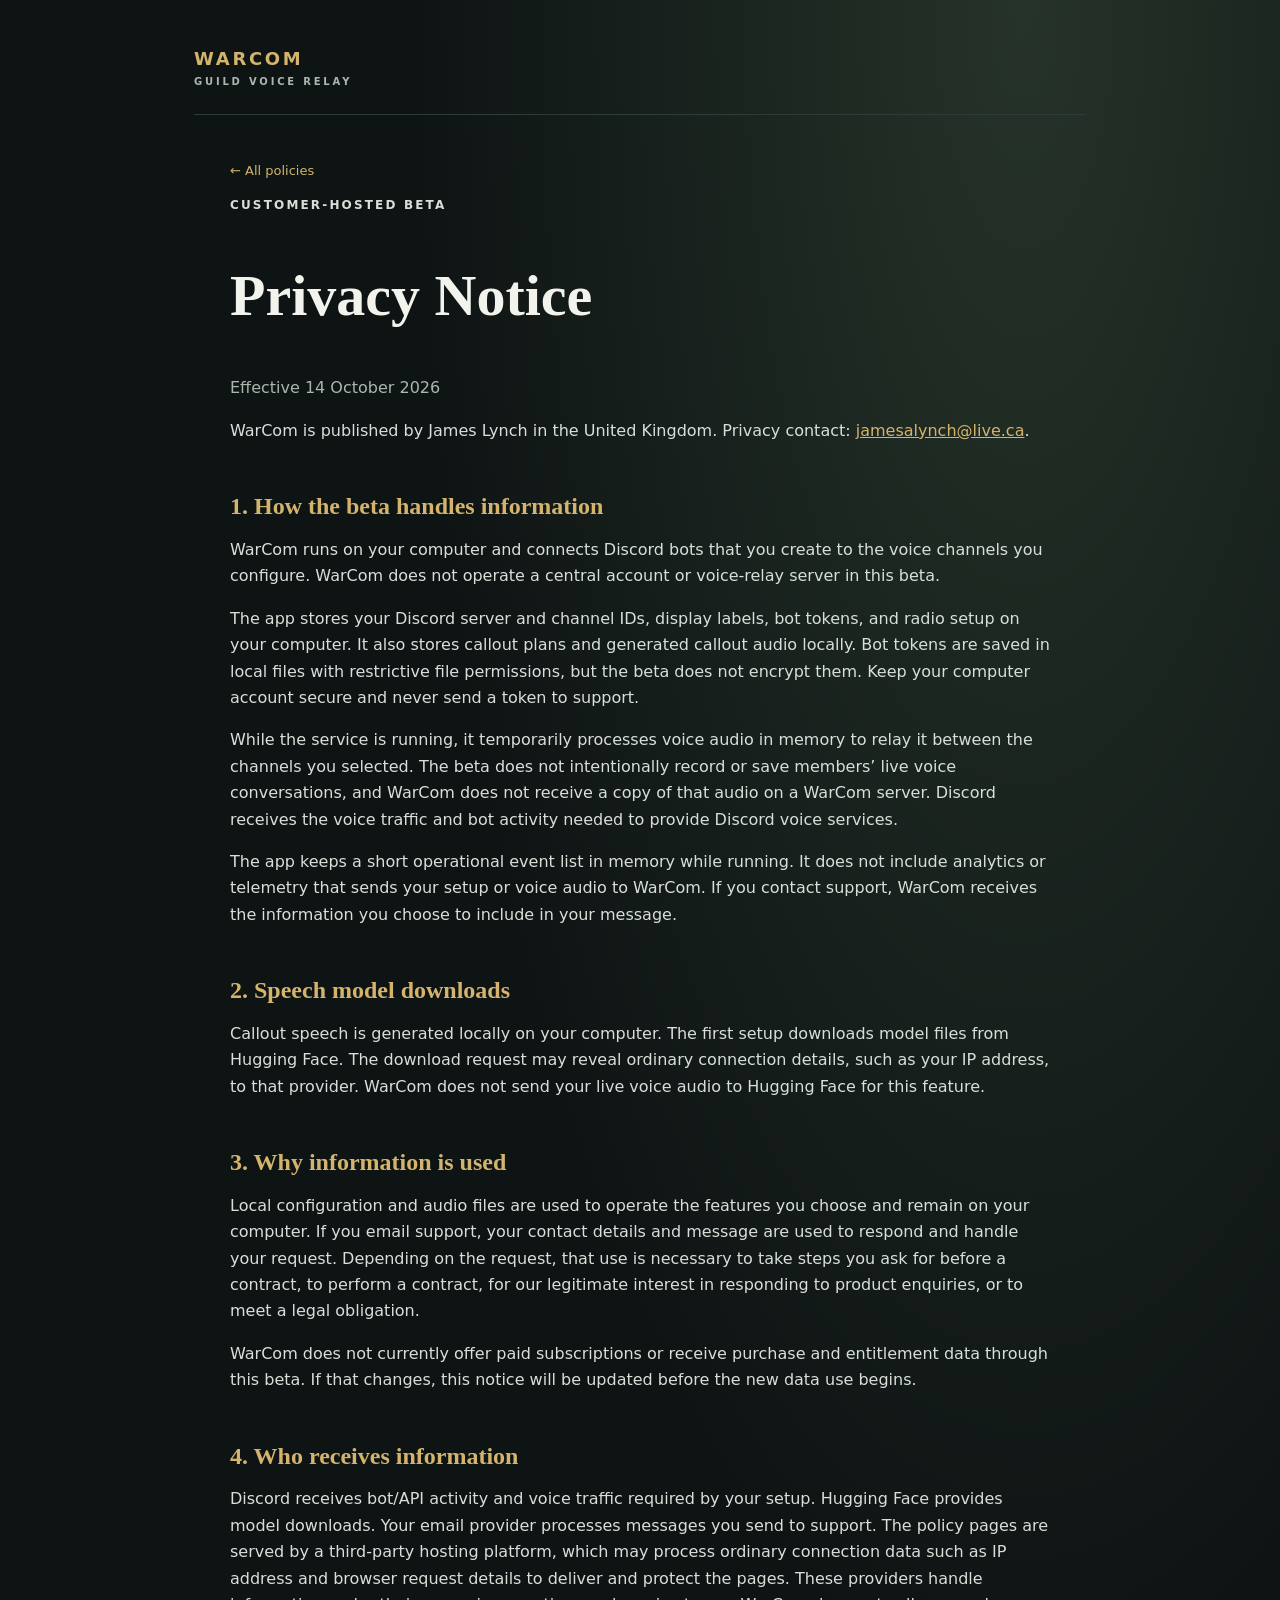
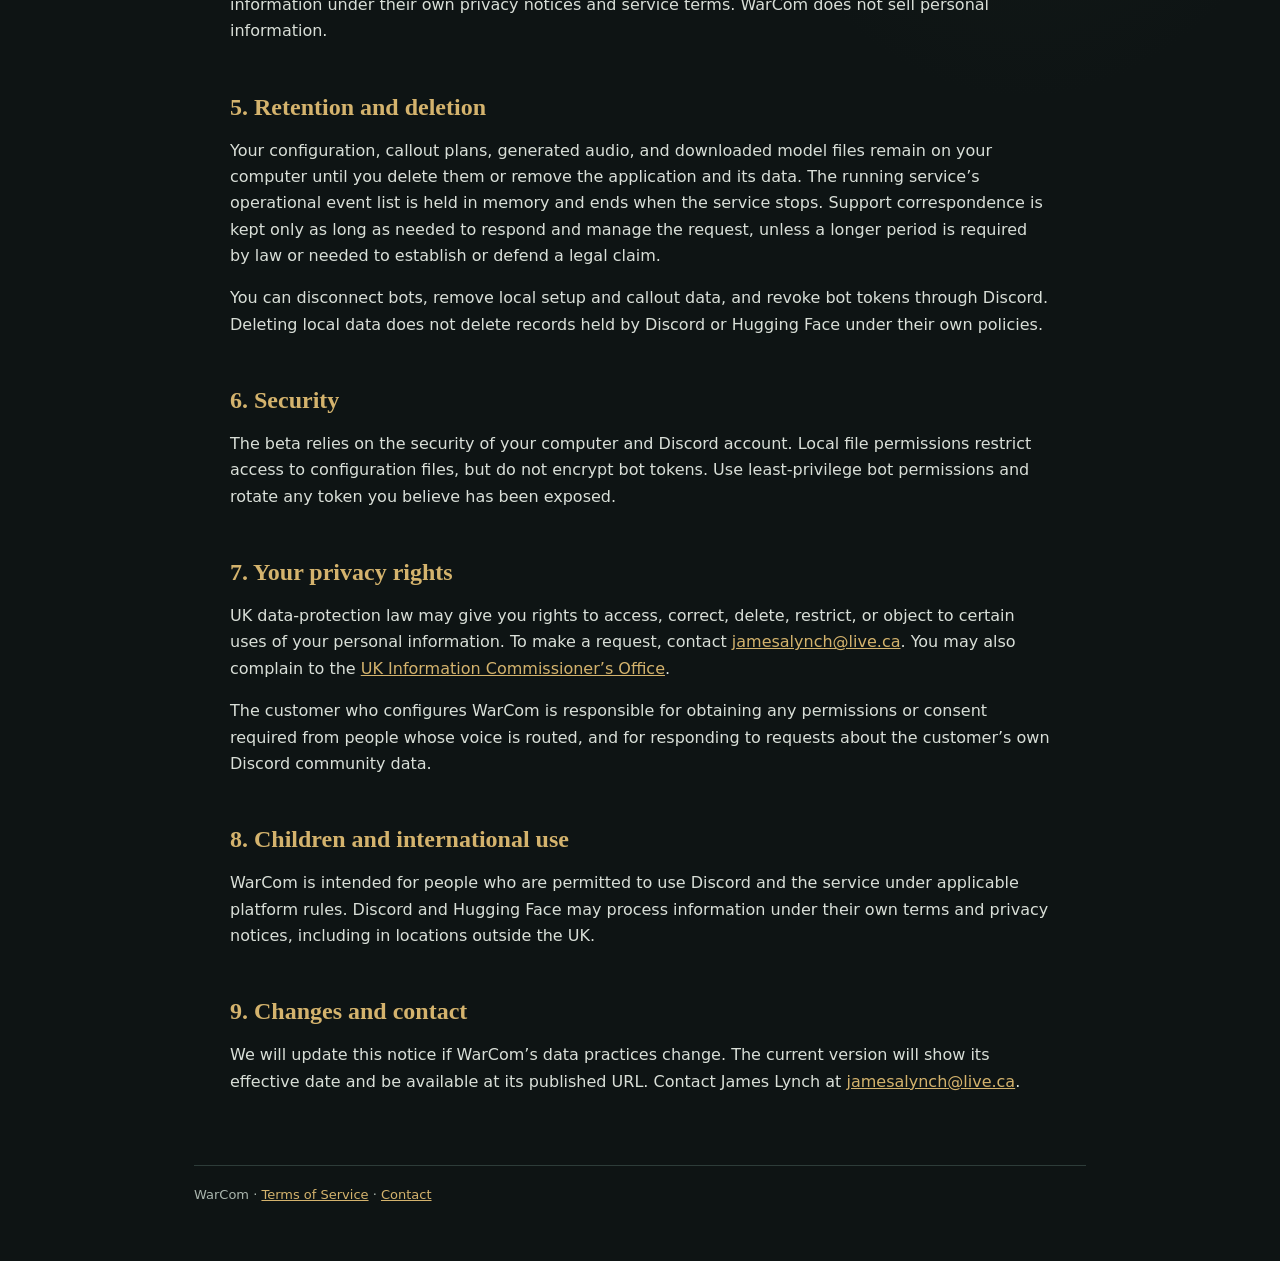
==== privacy.html @ 4b8bfd40 "Publish WarCom legal policies Initial publication of the Terms of Service and Privacy Notice." ====
<!doctype html>
<html lang="en-GB"><head><meta charset="utf-8"><meta name="viewport" content="width=device-width, initial-scale=1"><meta name="description" content="Privacy notice for the WarCom Guild Voice Relay customer-hosted beta."><title>Privacy Notice · WarCom</title><link rel="stylesheet" href="/style.css"></head>
<body><main class="shell"><header><a class="brand" href="/">WARCOM <span>GUILD VOICE RELAY</span></a></header><article class="policy"><a class="back" href="/">← All policies</a><p class="eyebrow">CUSTOMER-HOSTED BETA</p><h1>Privacy Notice</h1><p class="date">Effective 14 October 2026</p>
<p>WarCom is published by James Lynch in the United Kingdom. Privacy contact: <a href="mailto:jamesalynch@live.ca">jamesalynch@live.ca</a>.</p>
<h2>1. How the beta handles information</h2><p>WarCom runs on your computer and connects Discord bots that you create to the voice channels you configure. WarCom does not operate a central account or voice-relay server in this beta.</p><p>The app stores your Discord server and channel IDs, display labels, bot tokens, and radio setup on your computer. It also stores callout plans and generated callout audio locally. Bot tokens are saved in local files with restrictive file permissions, but the beta does not encrypt them. Keep your computer account secure and never send a token to support.</p><p>While the service is running, it temporarily processes voice audio in memory to relay it between the channels you selected. The beta does not intentionally record or save members’ live voice conversations, and WarCom does not receive a copy of that audio on a WarCom server. Discord receives the voice traffic and bot activity needed to provide Discord voice services.</p><p>The app keeps a short operational event list in memory while running. It does not include analytics or telemetry that sends your setup or voice audio to WarCom. If you contact support, WarCom receives the information you choose to include in your message.</p>
<h2>2. Speech model downloads</h2><p>Callout speech is generated locally on your computer. The first setup downloads model files from Hugging Face. The download request may reveal ordinary connection details, such as your IP address, to that provider. WarCom does not send your live voice audio to Hugging Face for this feature.</p>
<h2>3. Why information is used</h2><p>Local configuration and audio files are used to operate the features you choose and remain on your computer. If you email support, your contact details and message are used to respond and handle your request. Depending on the request, that use is necessary to take steps you ask for before a contract, to perform a contract, for our legitimate interest in responding to product enquiries, or to meet a legal obligation.</p><p>WarCom does not currently offer paid subscriptions or receive purchase and entitlement data through this beta. If that changes, this notice will be updated before the new data use begins.</p>
<h2>4. Who receives information</h2><p>Discord receives bot/API activity and voice traffic required by your setup. Hugging Face provides model downloads. Your email provider processes messages you send to support. The policy pages are served by a third-party hosting platform, which may process ordinary connection data such as IP address and browser request details to deliver and protect the pages. These providers handle information under their own privacy notices and service terms. WarCom does not sell personal information.</p>
<h2>5. Retention and deletion</h2><p>Your configuration, callout plans, generated audio, and downloaded model files remain on your computer until you delete them or remove the application and its data. The running service’s operational event list is held in memory and ends when the service stops. Support correspondence is kept only as long as needed to respond and manage the request, unless a longer period is required by law or needed to establish or defend a legal claim.</p><p>You can disconnect bots, remove local setup and callout data, and revoke bot tokens through Discord. Deleting local data does not delete records held by Discord or Hugging Face under their own policies.</p>
<h2>6. Security</h2><p>The beta relies on the security of your computer and Discord account. Local file permissions restrict access to configuration files, but do not encrypt bot tokens. Use least-privilege bot permissions and rotate any token you believe has been exposed.</p>
<h2>7. Your privacy rights</h2><p>UK data-protection law may give you rights to access, correct, delete, restrict, or object to certain uses of your personal information. To make a request, contact <a href="mailto:jamesalynch@live.ca">jamesalynch@live.ca</a>. You may also complain to the <a href="https://ico.org.uk/make-a-complaint/">UK Information Commissioner’s Office</a>.</p><p>The customer who configures WarCom is responsible for obtaining any permissions or consent required from people whose voice is routed, and for responding to requests about the customer’s own Discord community data.</p>
<h2>8. Children and international use</h2><p>WarCom is intended for people who are permitted to use Discord and the service under applicable platform rules. Discord and Hugging Face may process information under their own terms and privacy notices, including in locations outside the UK.</p>
<h2>9. Changes and contact</h2><p>We will update this notice if WarCom’s data practices change. The current version will show its effective date and be available at its published URL. Contact James Lynch at <a href="mailto:jamesalynch@live.ca">jamesalynch@live.ca</a>.</p>
</article><footer>WarCom · <a href="/terms.html">Terms of Service</a> · <a href="mailto:jamesalynch@live.ca">Contact</a></footer></main></body></html>
---- style.css ----
:root{color-scheme:dark;--bg:#0e1414;--panel:#151d1d;--line:#2d3c39;--gold:#d4b36d;--muted:#aab6ae;--text:#f2f3ec}*{box-sizing:border-box}body{margin:0;background:radial-gradient(ellipse at 80% 0%,#263329 0,transparent 42%),var(--bg);color:var(--text);font:16px/1.65 system-ui,-apple-system,BlinkMacSystemFont,"Segoe UI",sans-serif}.shell{max-width:940px;margin:auto;padding:32px 24px 56px}header{border-bottom:1px solid var(--line);padding:12px 0 24px}.brand{color:var(--gold);font-size:18px;font-weight:800;letter-spacing:.15em;text-decoration:none}.brand span{display:block;color:var(--muted);font-size:10px;letter-spacing:.28em}.intro{padding:64px 0 32px}.eyebrow{color:var(--gold);font-size:12px;font-weight:700;letter-spacing:.18em}.intro h1{margin:.1em 0;font-family:Georgia,serif;font-size:clamp(44px,8vw,72px);line-height:1.05}.intro p:last-child{max-width:640px;color:var(--muted)}.cards{display:grid;grid-template-columns:repeat(auto-fit,minmax(260px,1fr));gap:16px}.cards a{display:flex;flex-direction:column;gap:7px;padding:22px;background:linear-gradient(135deg,#1b2523,#141a1a);border:1px solid var(--line);border-top:2px solid var(--gold);border-radius:12px;color:var(--text);text-decoration:none}.cards a:hover{border-color:var(--gold)}.cards span,.cards small{color:var(--muted)}.cards strong{font-family:Georgia,serif;font-size:22px}.cards small{font-size:13px}footer{margin-top:70px;border-top:1px solid var(--line);padding-top:18px;color:var(--muted);font-size:13px}a{color:var(--gold)}.policy{max-width:820px;margin:42px auto 0}.policy h1{font:700 clamp(38px,7vw,58px)/1.1 Georgia,serif}.policy h2{margin:2em 0 .4em;color:var(--gold);font:600 24px/1.2 Georgia,serif}.policy p,.policy li{color:#d9dfd8}.policy .date{color:var(--muted)}.notice{padding:14px 16px;border-left:3px solid var(--gold);background:#1b2523}.back{font-size:13px;text-decoration:none}@media(max-width:600px){.shell{padding:20px 16px 36px}.intro{padding-top:42px}}
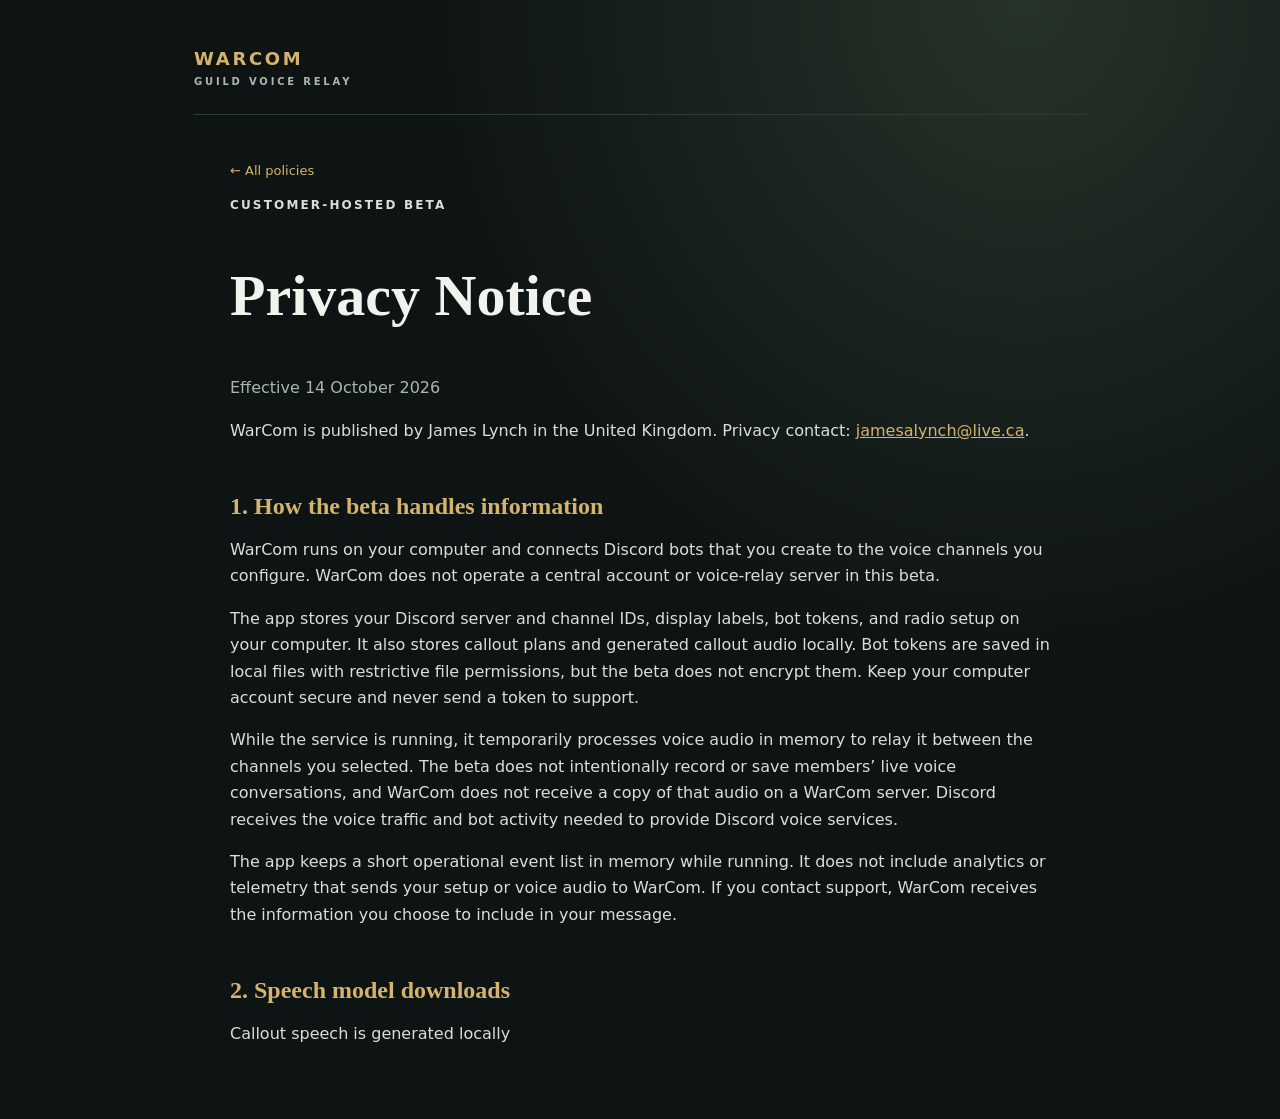
==== commit d77a905b: "Reduce privacy notice publisher prominence" ====
--- a/privacy.html
+++ b/privacy.html
@@ -1,14 +1 @@
-<!doctype html>
-<html lang="en-GB"><head><meta charset="utf-8"><meta name="viewport" content="width=device-width, initial-scale=1"><meta name="description" content="Privacy notice for the WarCom Guild Voice Relay customer-hosted beta."><title>Privacy Notice · WarCom</title><link rel="stylesheet" href="/style.css"></head>
-<body><main class="shell"><header><a class="brand" href="/">WARCOM <span>GUILD VOICE RELAY</span></a></header><article class="policy"><a class="back" href="/">← All policies</a><p class="eyebrow">CUSTOMER-HOSTED BETA</p><h1>Privacy Notice</h1><p class="date">Effective 14 October 2026</p>
-<p>WarCom is published by James Lynch in the United Kingdom. Privacy contact: <a href="mailto:jamesalynch@live.ca">jamesalynch@live.ca</a>.</p>
-<h2>1. How the beta handles information</h2><p>WarCom runs on your computer and connects Discord bots that you create to the voice channels you configure. WarCom does not operate a central account or voice-relay server in this beta.</p><p>The app stores your Discord server and channel IDs, display labels, bot tokens, and radio setup on your computer. It also stores callout plans and generated callout audio locally. Bot tokens are saved in local files with restrictive file permissions, but the beta does not encrypt them. Keep your computer account secure and never send a token to support.</p><p>While the service is running, it temporarily processes voice audio in memory to relay it between the channels you selected. The beta does not intentionally record or save members’ live voice conversations, and WarCom does not receive a copy of that audio on a WarCom server. Discord receives the voice traffic and bot activity needed to provide Discord voice services.</p><p>The app keeps a short operational event list in memory while running. It does not include analytics or telemetry that sends your setup or voice audio to WarCom. If you contact support, WarCom receives the information you choose to include in your message.</p>
-<h2>2. Speech model downloads</h2><p>Callout speech is generated locally on your computer. The first setup downloads model files from Hugging Face. The download request may reveal ordinary connection details, such as your IP address, to that provider. WarCom does not send your live voice audio to Hugging Face for this feature.</p>
-<h2>3. Why information is used</h2><p>Local configuration and audio files are used to operate the features you choose and remain on your computer. If you email support, your contact details and message are used to respond and handle your request. Depending on the request, that use is necessary to take steps you ask for before a contract, to perform a contract, for our legitimate interest in responding to product enquiries, or to meet a legal obligation.</p><p>WarCom does not currently offer paid subscriptions or receive purchase and entitlement data through this beta. If that changes, this notice will be updated before the new data use begins.</p>
-<h2>4. Who receives information</h2><p>Discord receives bot/API activity and voice traffic required by your setup. Hugging Face provides model downloads. Your email provider processes messages you send to support. The policy pages are served by a third-party hosting platform, which may process ordinary connection data such as IP address and browser request details to deliver and protect the pages. These providers handle information under their own privacy notices and service terms. WarCom does not sell personal information.</p>
-<h2>5. Retention and deletion</h2><p>Your configuration, callout plans, generated audio, and downloaded model files remain on your computer until you delete them or remove the application and its data. The running service’s operational event list is held in memory and ends when the service stops. Support correspondence is kept only as long as needed to respond and manage the request, unless a longer period is required by law or needed to establish or defend a legal claim.</p><p>You can disconnect bots, remove local setup and callout data, and revoke bot tokens through Discord. Deleting local data does not delete records held by Discord or Hugging Face under their own policies.</p>
-<h2>6. Security</h2><p>The beta relies on the security of your computer and Discord account. Local file permissions restrict access to configuration files, but do not encrypt bot tokens. Use least-privilege bot permissions and rotate any token you believe has been exposed.</p>
-<h2>7. Your privacy rights</h2><p>UK data-protection law may give you rights to access, correct, delete, restrict, or object to certain uses of your personal information. To make a request, contact <a href="mailto:jamesalynch@live.ca">jamesalynch@live.ca</a>. You may also complain to the <a href="https://ico.org.uk/make-a-complaint/">UK Information Commissioner’s Office</a>.</p><p>The customer who configures WarCom is responsible for obtaining any permissions or consent required from people whose voice is routed, and for responding to requests about the customer’s own Discord community data.</p>
-<h2>8. Children and international use</h2><p>WarCom is intended for people who are permitted to use Discord and the service under applicable platform rules. Discord and Hugging Face may process information under their own terms and privacy notices, including in locations outside the UK.</p>
-<h2>9. Changes and contact</h2><p>We will update this notice if WarCom’s data practices change. The current version will show its effective date and be available at its published URL. Contact James Lynch at <a href="mailto:jamesalynch@live.ca">jamesalynch@live.ca</a>.</p>
-</article><footer>WarCom · <a href="/terms.html">Terms of Service</a> · <a href="mailto:jamesalynch@live.ca">Contact</a></footer></main></body></html>
+<!doctype html><html lang="en-GB"><head><meta charset="utf-8"><meta name="viewport" content="width=device-width, initial-scale=1"><meta name="description" content="Privacy notice for the WarCom Guild Voice Relay customer-hosted beta."><meta name="robots" content="noindex, follow"><title>Privacy Notice · WarCom</title><link rel="stylesheet" href="style.css"></head><body><main class="shell"><header><a class="brand" href="index.html">WARCOM <span>GUILD VOICE RELAY</span></a></header><article class="policy"><a class="back" href="index.html">← All policies</a><p class="eyebrow">CUSTOMER-HOSTED BETA</p><h1>Privacy Notice</h1><p class="date">Effective 14 October 2026</p><p class="publisher-line">WarCom is published by James Lynch in the United Kingdom. Privacy contact: <a href="mailto:jamesalynch@live.ca">jamesalynch@live.ca</a>.</p><h2>1. How the beta handles information</h2><p>WarCom runs on your computer and connects Discord bots that you create to the voice channels you configure. WarCom does not operate a central account or voice-relay server in this beta.</p><p>The app stores your Discord server and channel IDs, display labels, bot tokens, and radio setup on your computer. It also stores callout plans and generated callout audio locally. Bot tokens are saved in local files with restrictive file permissions, but the beta does not encrypt them. Keep your computer account secure and never send a token to support.</p><p>While the service is running, it temporarily processes voice audio in memory to relay it between the channels you selected. The beta does not intentionally record or save members’ live voice conversations, and WarCom does not receive a copy of that audio on a WarCom server. Discord receives the voice traffic and bot activity needed to provide Discord voice services.</p><p>The app keeps a short operational event list in memory while running. It does not include analytics or telemetry that sends your setup or voice audio to WarCom. If you contact support, WarCom receives the information you choose to include in your message.</p><h2>2. Speech model downloads</h2><p>Callout speech is generated locally
--- a/style.css
+++ b/style.css
@@ -1 +1 @@
-:root{color-scheme:dark;--bg:#0e1414;--panel:#151d1d;--line:#2d3c39;--gold:#d4b36d;--muted:#aab6ae;--text:#f2f3ec}*{box-sizing:border-box}body{margin:0;background:radial-gradient(ellipse at 80% 0%,#263329 0,transparent 42%),var(--bg);color:var(--text);font:16px/1.65 system-ui,-apple-system,BlinkMacSystemFont,"Segoe UI",sans-serif}.shell{max-width:940px;margin:auto;padding:32px 24px 56px}header{border-bottom:1px solid var(--line);padding:12px 0 24px}.brand{color:var(--gold);font-size:18px;font-weight:800;letter-spacing:.15em;text-decoration:none}.brand span{display:block;color:var(--muted);font-size:10px;letter-spacing:.28em}.intro{padding:64px 0 32px}.eyebrow{color:var(--gold);font-size:12px;font-weight:700;letter-spacing:.18em}.intro h1{margin:.1em 0;font-family:Georgia,serif;font-size:clamp(44px,8vw,72px);line-height:1.05}.intro p:last-child{max-width:640px;color:var(--muted)}.cards{display:grid;grid-template-columns:repeat(auto-fit,minmax(260px,1fr));gap:16px}.cards a{display:flex;flex-direction:column;gap:7px;padding:22px;background:linear-gradient(135deg,#1b2523,#141a1a);border:1px solid var(--line);border-top:2px solid var(--gold);border-radius:12px;color:var(--text);text-decoration:none}.cards a:hover{border-color:var(--gold)}.cards span,.cards small{color:var(--muted)}.cards strong{font-family:Georgia,serif;font-size:22px}.cards small{font-size:13px}footer{margin-top:70px;border-top:1px solid var(--line);padding-top:18px;color:var(--muted);font-size:13px}a{color:var(--gold)}.policy{max-width:820px;margin:42px auto 0}.policy h1{font:700 clamp(38px,7vw,58px)/1.1 Georgia,serif}.policy h2{margin:2em 0 .4em;color:var(--gold);font:600 24px/1.2 Georgia,serif}.policy p,.policy li{color:#d9dfd8}.policy .date{color:var(--muted)}.notice{padding:14px 16px;border-left:3px solid var(--gold);background:#1b2523}.back{font-size:13px;text-decoration:none}@media(max-width:600px){.shell{padding:20px 16px 36px}.intro{padding-top:42px}}
+:root{color-scheme:dark;--bg:#0e1414;--panel:#151d1d;--line:#2d3c39;--gold:#d4b36d;--muted:#aab6ae;--text:#f2f3ec}*{box-sizing:border-box}body{margin:0;background:radial-gradient(ellipse at 80% 0%,#263329 0,transparent 42%),var(--bg);color:var(--text);font:16px/1.65 system-ui,-apple-system,BlinkMacSystemFont,"Segoe UI",sans-serif}.shell{max-width:940px;margin:auto;padding:32px 24px 56px}header{border-bottom:1px solid var(--line);padding:12px 0 24px}.brand{color:var(--gold);font-size:18px;font-weight:800;letter-spacing:.15em;text-decoration:none}.brand span{display:block;color:var(--muted);font-size:10px;letter-spacing:.28em}.intro{padding:64px 0 32px}.eyebrow{color:var(--gold);font-size:12px;font-weight:700;letter-spacing:.18em}.intro h1{margin:.1em 0;font-family:Georgia,serif;font-size:clamp(44px,8vw,72px);line-height:1.05}.intro p:last-child{max-width:640px;color:var(--muted)}.cards{display:grid;grid-template-columns:repeat(auto-fit,minmax(260px,1fr));gap:16px}.cards a{display:flex;flex-direction:column;gap:7px;padding:22px;background:linear-gradient(135deg,#1b2523,#141a1a);border:1px solid var(--line);border-top:2px solid var(--gold);border-radius:12px;color:var(--text);text-decoration:none}.cards a:hover{border-color:var(--gold)}.cards span,.cards small{color:var(--muted)}.cards strong{font-family:Georgia,serif;font-size:22px}.cards small{font-size:13px}footer{margin-top:70px;border-top:1px solid var(--line);padding-top:18px;color:var(--muted);font-size:13px}a{color:var(--gold)}.policy{max-width:820px;margin:42px auto 0}.policy h1{font:700 clamp(38px,7vw,58px)/1.1 Georgia,serif}.policy h2{margin:2em 0 .4em;color:var(--gold);font:600 24px/1.2 Georgia,serif}.policy p,.policy li{color:#d9dfd8}.policy .date{color:var(--muted)}.policy .legal-contact{font-size:14px;color:var(--muted)}.notice{padding:14px 16px;border-left:3px solid var(--gold);background:#1b2523}.back{font-size:13px;text-decoration:none}@media(max-width:600px){.shell{padding:20px 16px 36px}.intro{padding-top:42px}}
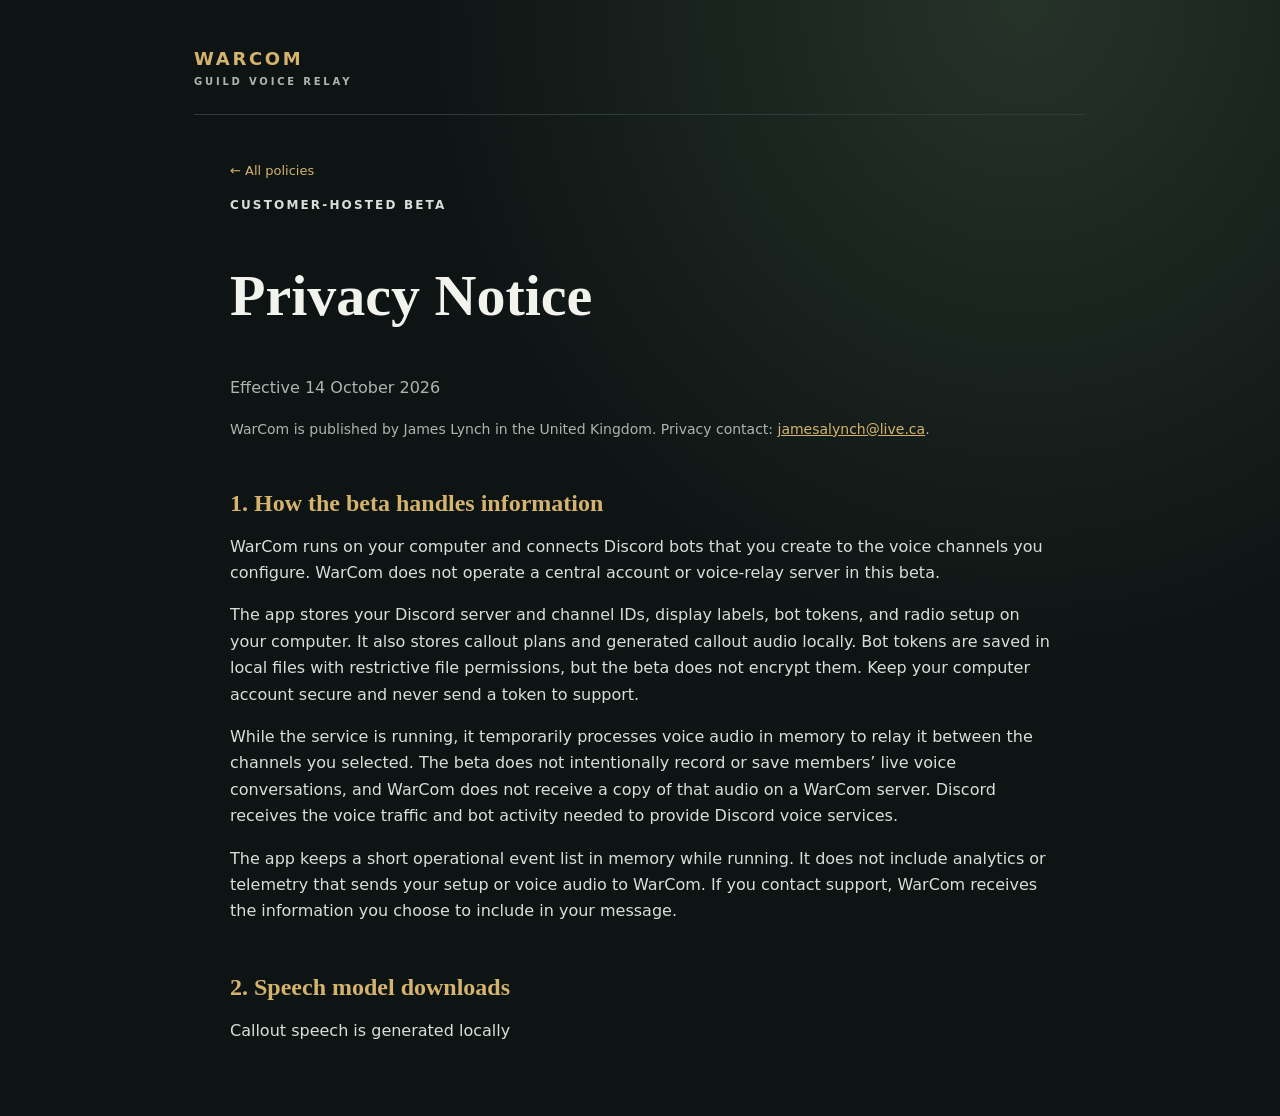
==== commit a222bc33: "Bust cached policy stylesheet" ====
--- a/privacy.html
+++ b/privacy.html
@@ -1 +1 @@
-<!doctype html><html lang="en-GB"><head><meta charset="utf-8"><meta name="viewport" content="width=device-width, initial-scale=1"><meta name="description" content="Privacy notice for the WarCom Guild Voice Relay customer-hosted beta."><meta name="robots" content="noindex, follow"><title>Privacy Notice · WarCom</title><link rel="stylesheet" href="style.css"></head><body><main class="shell"><header><a class="brand" href="index.html">WARCOM <span>GUILD VOICE RELAY</span></a></header><article class="policy"><a class="back" href="index.html">← All policies</a><p class="eyebrow">CUSTOMER-HOSTED BETA</p><h1>Privacy Notice</h1><p class="date">Effective 14 October 2026</p><p class="publisher-line">WarCom is published by James Lynch in the United Kingdom. Privacy contact: <a href="mailto:jamesalynch@live.ca">jamesalynch@live.ca</a>.</p><h2>1. How the beta handles information</h2><p>WarCom runs on your computer and connects Discord bots that you create to the voice channels you configure. WarCom does not operate a central account or voice-relay server in this beta.</p><p>The app stores your Discord server and channel IDs, display labels, bot tokens, and radio setup on your computer. It also stores callout plans and generated callout audio locally. Bot tokens are saved in local files with restrictive file permissions, but the beta does not encrypt them. Keep your computer account secure and never send a token to support.</p><p>While the service is running, it temporarily processes voice audio in memory to relay it between the channels you selected. The beta does not intentionally record or save members’ live voice conversations, and WarCom does not receive a copy of that audio on a WarCom server. Discord receives the voice traffic and bot activity needed to provide Discord voice services.</p><p>The app keeps a short operational event list in memory while running. It does not include analytics or telemetry that sends your setup or voice audio to WarCom. If you contact support, WarCom receives the information you choose to include in your message.</p><h2>2. Speech model downloads</h2><p>Callout speech is generated locally
+<!doctype html><html lang="en-GB"><head><meta charset="utf-8"><meta name="viewport" content="width=device-width, initial-scale=1"><meta name="description" content="Privacy notice for the WarCom Guild Voice Relay customer-hosted beta."><meta name="robots" content="noindex, follow"><title>Privacy Notice · WarCom</title><link rel="stylesheet" href="style.css?v=20261014"></head><body><main class="shell"><header><a class="brand" href="index.html">WARCOM <span>GUILD VOICE RELAY</span></a></header><article class="policy"><a class="back" href="index.html">← All policies</a><p class="eyebrow">CUSTOMER-HOSTED BETA</p><h1>Privacy Notice</h1><p class="date">Effective 14 October 2026</p><p class="publisher-line">WarCom is published by James Lynch in the United Kingdom. Privacy contact: <a href="mailto:jamesalynch@live.ca">jamesalynch@live.ca</a>.</p><h2>1. How the beta handles information</h2><p>WarCom runs on your computer and connects Discord bots that you create to the voice channels you configure. WarCom does not operate a central account or voice-relay server in this beta.</p><p>The app stores your Discord server and channel IDs, display labels, bot tokens, and radio setup on your computer. It also stores callout plans and generated callout audio locally. Bot tokens are saved in local files with restrictive file permissions, but the beta does not encrypt them. Keep your computer account secure and never send a token to support.</p><p>While the service is running, it temporarily processes voice audio in memory to relay it between the channels you selected. The beta does not intentionally record or save members’ live voice conversations, and WarCom does not receive a copy of that audio on a WarCom server. Discord receives the voice traffic and bot activity needed to provide Discord voice services.</p><p>The app keeps a short operational event list in memory while running. It does not include analytics or telemetry that sends your setup or voice audio to WarCom. If you contact support, WarCom receives the information you choose to include in your message.</p><h2>2. Speech model downloads</h2><p>Callout speech is generated locally
--- a/style.css
+++ b/style.css
@@ -1 +1 @@
-:root{color-scheme:dark;--bg:#0e1414;--panel:#151d1d;--line:#2d3c39;--gold:#d4b36d;--muted:#aab6ae;--text:#f2f3ec}*{box-sizing:border-box}body{margin:0;background:radial-gradient(ellipse at 80% 0%,#263329 0,transparent 42%),var(--bg);color:var(--text);font:16px/1.65 system-ui,-apple-system,BlinkMacSystemFont,"Segoe UI",sans-serif}.shell{max-width:940px;margin:auto;padding:32px 24px 56px}header{border-bottom:1px solid var(--line);padding:12px 0 24px}.brand{color:var(--gold);font-size:18px;font-weight:800;letter-spacing:.15em;text-decoration:none}.brand span{display:block;color:var(--muted);font-size:10px;letter-spacing:.28em}.intro{padding:64px 0 32px}.eyebrow{color:var(--gold);font-size:12px;font-weight:700;letter-spacing:.18em}.intro h1{margin:.1em 0;font-family:Georgia,serif;font-size:clamp(44px,8vw,72px);line-height:1.05}.intro p:last-child{max-width:640px;color:var(--muted)}.cards{display:grid;grid-template-columns:repeat(auto-fit,minmax(260px,1fr));gap:16px}.cards a{display:flex;flex-direction:column;gap:7px;padding:22px;background:linear-gradient(135deg,#1b2523,#141a1a);border:1px solid var(--line);border-top:2px solid var(--gold);border-radius:12px;color:var(--text);text-decoration:none}.cards a:hover{border-color:var(--gold)}.cards span,.cards small{color:var(--muted)}.cards strong{font-family:Georgia,serif;font-size:22px}.cards small{font-size:13px}footer{margin-top:70px;border-top:1px solid var(--line);padding-top:18px;color:var(--muted);font-size:13px}a{color:var(--gold)}.policy{max-width:820px;margin:42px auto 0}.policy h1{font:700 clamp(38px,7vw,58px)/1.1 Georgia,serif}.policy h2{margin:2em 0 .4em;color:var(--gold);font:600 24px/1.2 Georgia,serif}.policy p,.policy li{color:#d9dfd8}.policy .date{color:var(--muted)}.policy .legal-contact{font-size:14px;color:var(--muted)}.notice{padding:14px 16px;border-left:3px solid var(--gold);background:#1b2523}.back{font-size:13px;text-decoration:none}@media(max-width:600px){.shell{padding:20px 16px 36px}.intro{padding-top:42px}}
+:root{color-scheme:dark;--bg:#0e1414;--panel:#151d1d;--line:#2d3c39;--gold:#d4b36d;--muted:#aab6ae;--text:#f2f3ec}*{box-sizing:border-box}body{margin:0;background:radial-gradient(ellipse at 80% 0%,#263329 0,transparent 42%),var(--bg);color:var(--text);font:16px/1.65 system-ui,-apple-system,BlinkMacSystemFont,"Segoe UI",sans-serif}.shell{max-width:940px;margin:auto;padding:32px 24px 56px}header{border-bottom:1px solid var(--line);padding:12px 0 24px}.brand{color:var(--gold);font-size:18px;font-weight:800;letter-spacing:.15em;text-decoration:none}.brand span{display:block;color:var(--muted);font-size:10px;letter-spacing:.28em}.intro{padding:64px 0 32px}.eyebrow{color:var(--gold);font-size:12px;font-weight:700;letter-spacing:.18em}.intro h1{margin:.1em 0;font-family:Georgia,serif;font-size:clamp(44px,8vw,72px);line-height:1.05}.intro p:last-child{max-width:640px;color:var(--muted)}.cards{display:grid;grid-template-columns:repeat(auto-fit,minmax(260px,1fr));gap:16px}.cards a{display:flex;flex-direction:column;gap:7px;padding:22px;background:linear-gradient(135deg,#1b2523,#141a1a);border:1px solid var(--line);border-top:2px solid var(--gold);border-radius:12px;color:var(--text);text-decoration:none}.cards a:hover{border-color:var(--gold)}.cards span,.cards small{color:var(--muted)}.cards strong{font-family:Georgia,serif;font-size:22px}.cards small{font-size:13px}footer{margin-top:70px;border-top:1px solid var(--line);padding-top:18px;color:var(--muted);font-size:13px}a{color:var(--gold)}.policy{max-width:820px;margin:42px auto 0}.policy h1{font:700 clamp(38px,7vw,58px)/1.1 Georgia,serif}.policy h2{margin:2em 0 .4em;color:var(--gold);font:600 24px/1.2 Georgia,serif}.policy p,.policy li{color:#d9dfd8}.policy .date{color:var(--muted)}.policy .publisher-line,.policy .legal-contact{font-size:14px;color:var(--muted)}.notice{padding:14px 16px;border-left:3px solid var(--gold);background:#1b2523}.back{font-size:13px;text-decoration:none}@media(max-width:600px){.shell{padding:20px 16px 36px}.intro{padding-top:42px}}
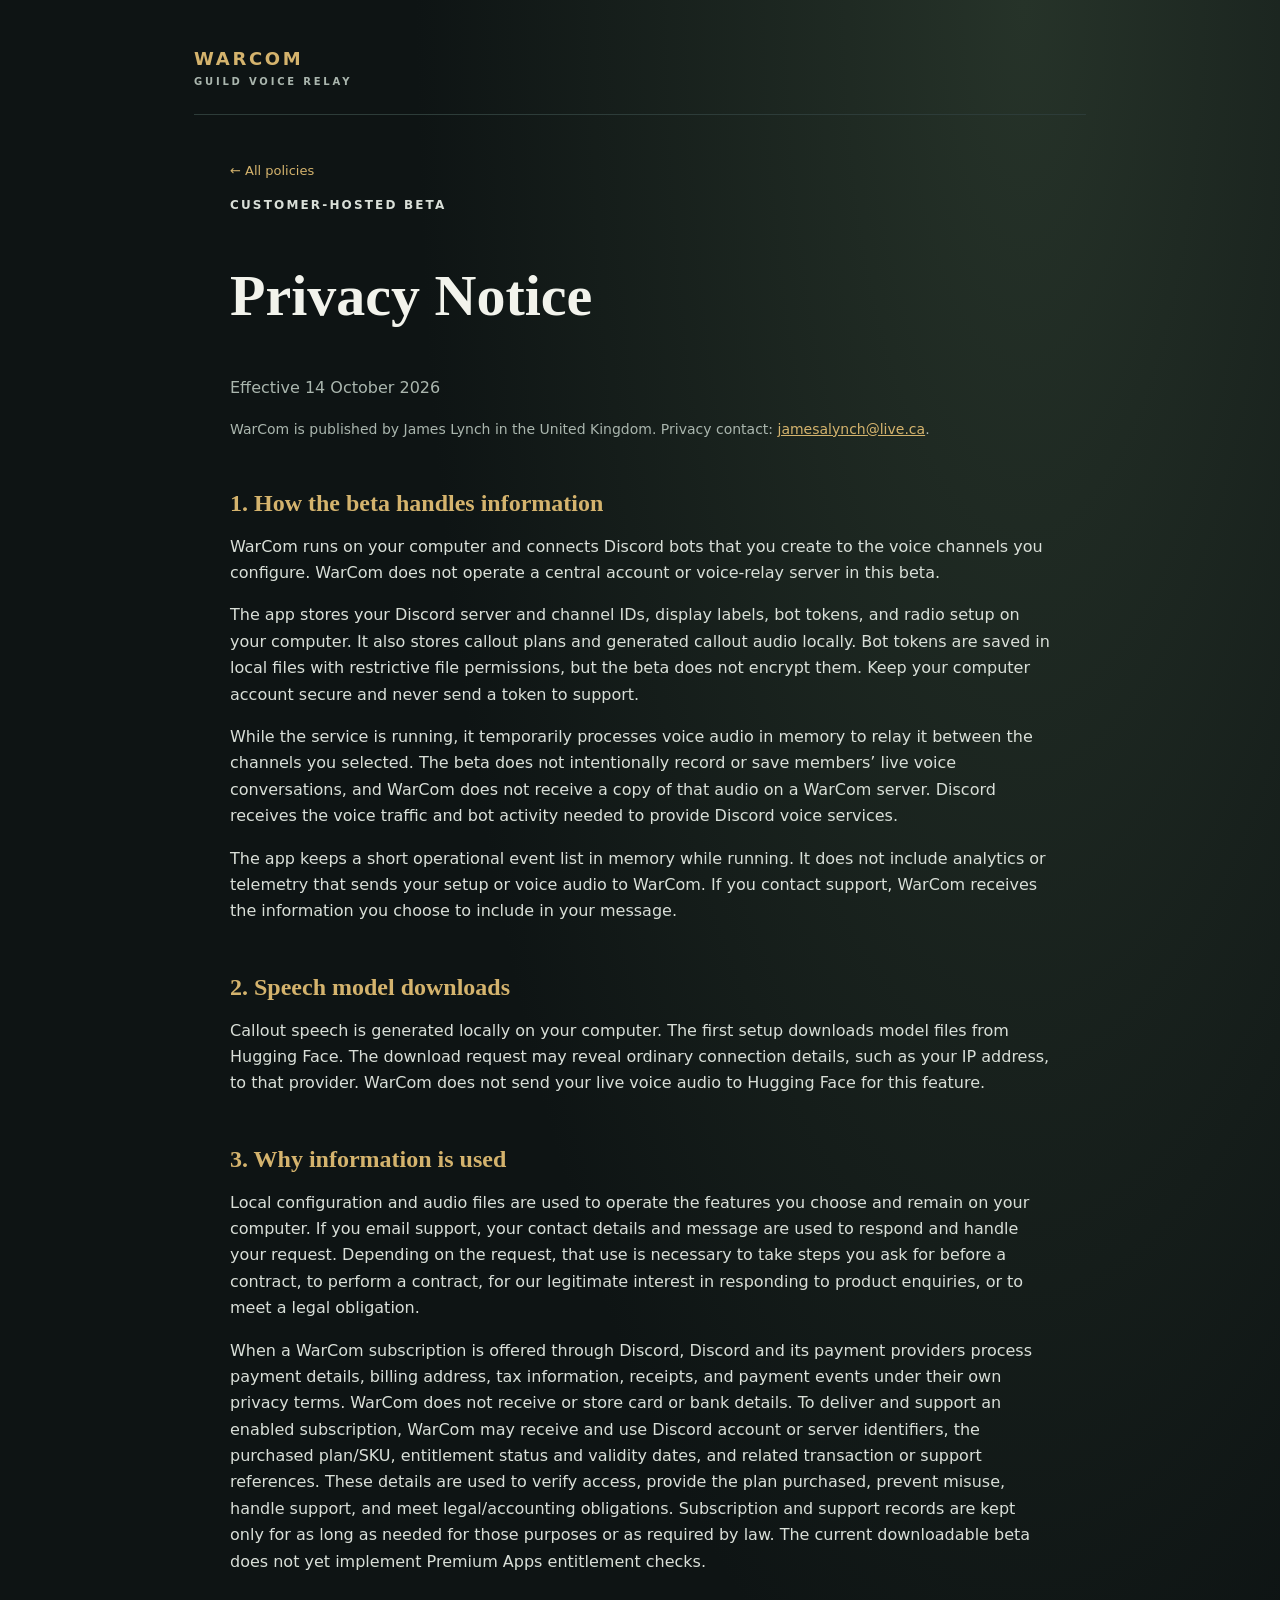
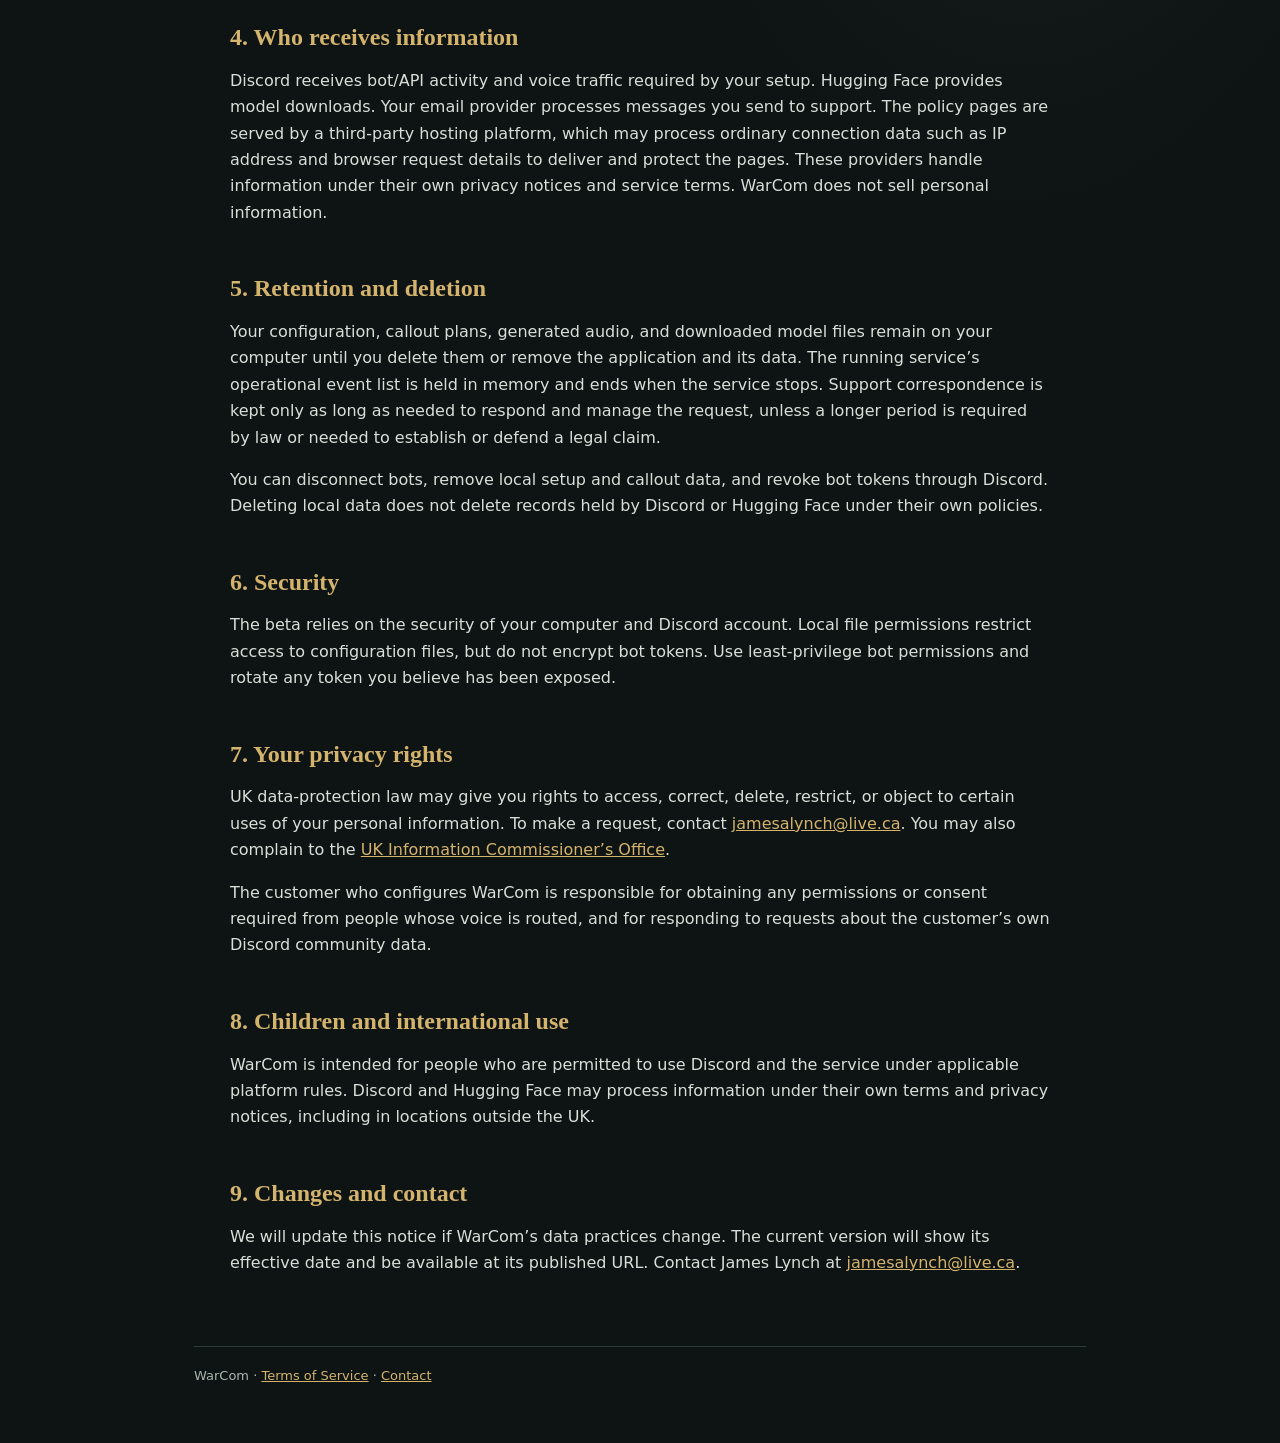
==== commit 785137c1: "Update privacy.html" ====
--- a/privacy.html
+++ b/privacy.html
@@ -1 +1,14 @@
-<!doctype html><html lang="en-GB"><head><meta charset="utf-8"><meta name="viewport" content="width=device-width, initial-scale=1"><meta name="description" content="Privacy notice for the WarCom Guild Voice Relay customer-hosted beta."><meta name="robots" content="noindex, follow"><title>Privacy Notice · WarCom</title><link rel="stylesheet" href="style.css?v=20261014"></head><body><main class="shell"><header><a class="brand" href="index.html">WARCOM <span>GUILD VOICE RELAY</span></a></header><article class="policy"><a class="back" href="index.html">← All policies</a><p class="eyebrow">CUSTOMER-HOSTED BETA</p><h1>Privacy Notice</h1><p class="date">Effective 14 October 2026</p><p class="publisher-line">WarCom is published by James Lynch in the United Kingdom. Privacy contact: <a href="mailto:jamesalynch@live.ca">jamesalynch@live.ca</a>.</p><h2>1. How the beta handles information</h2><p>WarCom runs on your computer and connects Discord bots that you create to the voice channels you configure. WarCom does not operate a central account or voice-relay server in this beta.</p><p>The app stores your Discord server and channel IDs, display labels, bot tokens, and radio setup on your computer. It also stores callout plans and generated callout audio locally. Bot tokens are saved in local files with restrictive file permissions, but the beta does not encrypt them. Keep your computer account secure and never send a token to support.</p><p>While the service is running, it temporarily processes voice audio in memory to relay it between the channels you selected. The beta does not intentionally record or save members’ live voice conversations, and WarCom does not receive a copy of that audio on a WarCom server. Discord receives the voice traffic and bot activity needed to provide Discord voice services.</p><p>The app keeps a short operational event list in memory while running. It does not include analytics or telemetry that sends your setup or voice audio to WarCom. If you contact support, WarCom receives the information you choose to include in your message.</p><h2>2. Speech model downloads</h2><p>Callout speech is generated locally
+<!doctype html>
+<html lang="en-GB"><head><meta charset="utf-8"><meta name="viewport" content="width=device-width, initial-scale=1"><meta name="description" content="Privacy notice for the WarCom Guild Voice Relay customer-hosted beta."><meta name="robots" content="noindex, nofollow"><title>Privacy Notice · WarCom</title><link rel="stylesheet" href="style.css?v=20261014"></head>
+<body><main class="shell"><header><a class="brand" href="index.html">WARCOM <span>GUILD VOICE RELAY</span></a></header><article class="policy"><a class="back" href="index.html">← All policies</a><p class="eyebrow">CUSTOMER-HOSTED BETA</p><h1>Privacy Notice</h1><p class="date">Effective 14 October 2026</p>
+<p class="publisher-line">WarCom is published by James Lynch in the United Kingdom. Privacy contact: <a href="mailto:jamesalynch@live.ca">jamesalynch@live.ca</a>.</p>
+<h2>1. How the beta handles information</h2><p>WarCom runs on your computer and connects Discord bots that you create to the voice channels you configure. WarCom does not operate a central account or voice-relay server in this beta.</p><p>The app stores your Discord server and channel IDs, display labels, bot tokens, and radio setup on your computer. It also stores callout plans and generated callout audio locally. Bot tokens are saved in local files with restrictive file permissions, but the beta does not encrypt them. Keep your computer account secure and never send a token to support.</p><p>While the service is running, it temporarily processes voice audio in memory to relay it between the channels you selected. The beta does not intentionally record or save members’ live voice conversations, and WarCom does not receive a copy of that audio on a WarCom server. Discord receives the voice traffic and bot activity needed to provide Discord voice services.</p><p>The app keeps a short operational event list in memory while running. It does not include analytics or telemetry that sends your setup or voice audio to WarCom. If you contact support, WarCom receives the information you choose to include in your message.</p>
+<h2>2. Speech model downloads</h2><p>Callout speech is generated locally on your computer. The first setup downloads model files from Hugging Face. The download request may reveal ordinary connection details, such as your IP address, to that provider. WarCom does not send your live voice audio to Hugging Face for this feature.</p>
+<h2>3. Why information is used</h2><p>Local configuration and audio files are used to operate the features you choose and remain on your computer. If you email support, your contact details and message are used to respond and handle your request. Depending on the request, that use is necessary to take steps you ask for before a contract, to perform a contract, for our legitimate interest in responding to product enquiries, or to meet a legal obligation.</p><p>When a WarCom subscription is offered through Discord, Discord and its payment providers process payment details, billing address, tax information, receipts, and payment events under their own privacy terms. WarCom does not receive or store card or bank details. To deliver and support an enabled subscription, WarCom may receive and use Discord account or server identifiers, the purchased plan/SKU, entitlement status and validity dates, and related transaction or support references. These details are used to verify access, provide the plan purchased, prevent misuse, handle support, and meet legal/accounting obligations. Subscription and support records are kept only for as long as needed for those purposes or as required by law. The current downloadable beta does not yet implement Premium Apps entitlement checks.</p>
+<h2>4. Who receives information</h2><p>Discord receives bot/API activity and voice traffic required by your setup. Hugging Face provides model downloads. Your email provider processes messages you send to support. The policy pages are served by a third-party hosting platform, which may process ordinary connection data such as IP address and browser request details to deliver and protect the pages. These providers handle information under their own privacy notices and service terms. WarCom does not sell personal information.</p>
+<h2>5. Retention and deletion</h2><p>Your configuration, callout plans, generated audio, and downloaded model files remain on your computer until you delete them or remove the application and its data. The running service’s operational event list is held in memory and ends when the service stops. Support correspondence is kept only as long as needed to respond and manage the request, unless a longer period is required by law or needed to establish or defend a legal claim.</p><p>You can disconnect bots, remove local setup and callout data, and revoke bot tokens through Discord. Deleting local data does not delete records held by Discord or Hugging Face under their own policies.</p>
+<h2>6. Security</h2><p>The beta relies on the security of your computer and Discord account. Local file permissions restrict access to configuration files, but do not encrypt bot tokens. Use least-privilege bot permissions and rotate any token you believe has been exposed.</p>
+<h2>7. Your privacy rights</h2><p>UK data-protection law may give you rights to access, correct, delete, restrict, or object to certain uses of your personal information. To make a request, contact <a href="mailto:jamesalynch@live.ca">jamesalynch@live.ca</a>. You may also complain to the <a href="https://ico.org.uk/make-a-complaint/">UK Information Commissioner’s Office</a>.</p><p>The customer who configures WarCom is responsible for obtaining any permissions or consent required from people whose voice is routed, and for responding to requests about the customer’s own Discord community data.</p>
+<h2>8. Children and international use</h2><p>WarCom is intended for people who are permitted to use Discord and the service under applicable platform rules. Discord and Hugging Face may process information under their own terms and privacy notices, including in locations outside the UK.</p>
+<h2>9. Changes and contact</h2><p>We will update this notice if WarCom’s data practices change. The current version will show its effective date and be available at its published URL. Contact James Lynch at <a href="mailto:jamesalynch@live.ca">jamesalynch@live.ca</a>.</p>
+</article><footer>WarCom · <a href="terms.html">Terms of Service</a> · <a href="mailto:jamesalynch@live.ca">Contact</a></footer></main></body></html>
